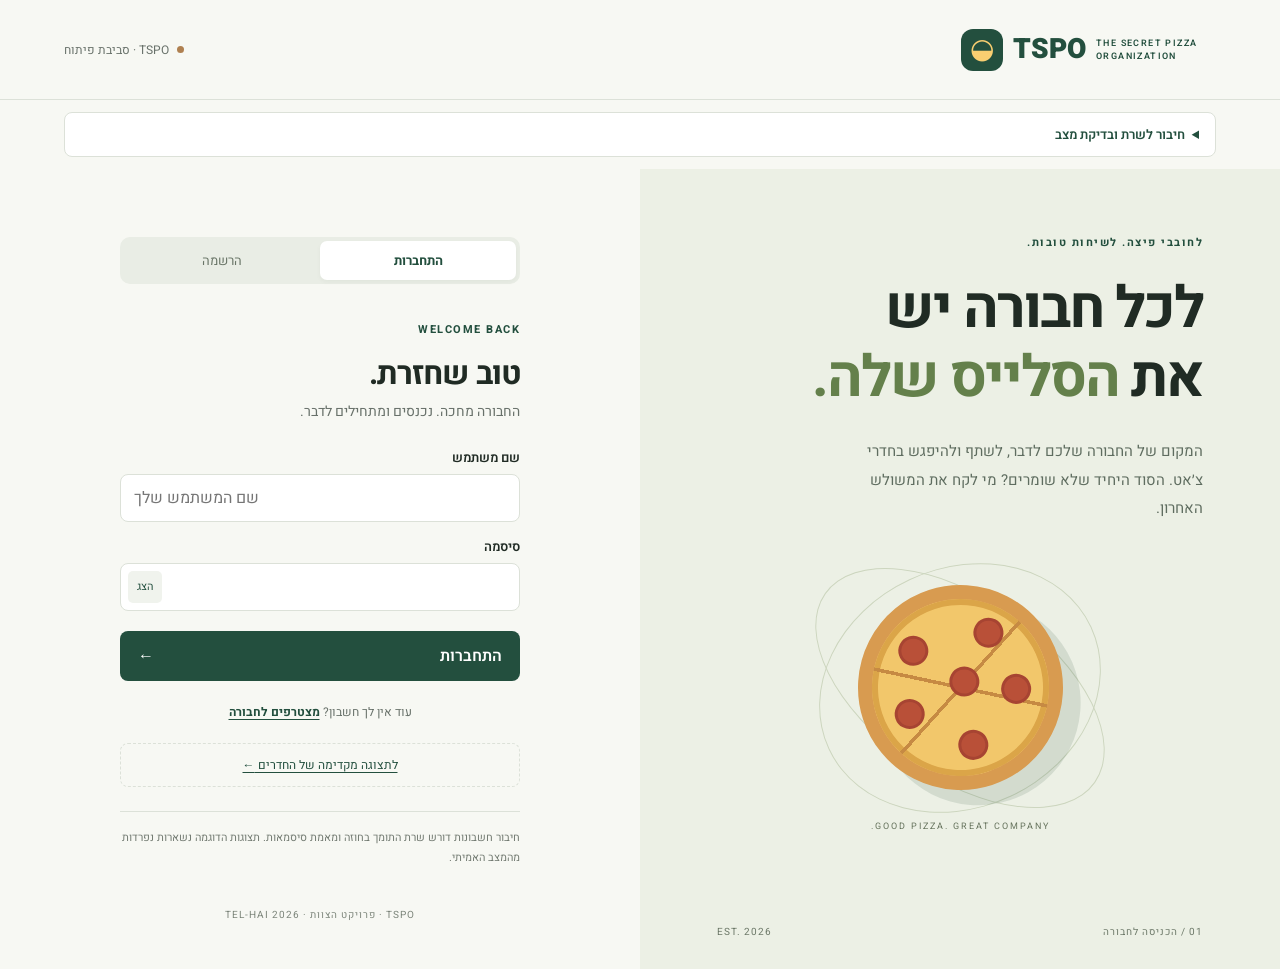
==== frontend/index.html @ 7f476b44 "Build TSPO frontend and WebSocket integration" ====
<!doctype html>
<html lang="he" dir="rtl">
<head>
  <meta charset="utf-8">
  <meta name="viewport" content="width=device-width, initial-scale=1">
  <title>TSPO — הכניסה לחבורה</title>
  <link rel="stylesheet" href="./css/styles.css">
  <script type="module" src="./js/app.js"></script>
</head>
<body>
  <header class="header"><a class="brand" href="#login" aria-label="TSPO — התחברות"><span class="brand-icon" aria-hidden="true">◒</span> TSPO<span class="brand-caption">THE SECRET PIZZA ORGANIZATION</span></a><span class="connection"><span aria-hidden="true"></span>TSPO · סביבת פיתוח</span></header>
  <details class="server-settings">
    <summary>חיבור לשרת ובדיקת מצב</summary>
    <div class="server-settings-body">
      <label for="server-url">כתובת שרת HTTP</label><input id="server-url" type="url" dir="ltr" placeholder="http://127.0.0.1:8000">
      <div class="server-actions"><button id="connect-server" class="secondary" type="button">חיבור / חיבור מחדש</button><button id="disconnect-server" class="secondary" type="button" disabled>ניתוק</button><button id="check-health" class="secondary" type="button">בדיקת health</button><a href="#live">למצב האמיתי</a></div>
      <p id="socket-state" role="status">WebSocket: מנותק</p><p id="health-state" role="status">HTTP: לא נבדק</p><p id="connection-status" role="status"></p>
      <p>לאחר ניתוק נדרשת כניסה מחדש. בדיקת HTTP תקינה אינה אישור להתחברות לחשבון.</p>
    </div>
  </details>
  <main class="layout">
    <aside class="story">
      <span class="eyebrow">לחובבי פיצה. לשיחות טובות.</span>
      <h1>לכל חבורה יש<br>את <span>הסלייס שלה.</span></h1>
      <p>המקום של החבורה שלכם לדבר, לשתף ולהיפגש בחדרי צ׳אט. הסוד היחיד שלא שומרים? מי לקח את המשולש האחרון.</p>
      <div class="pizza-scene" aria-hidden="true"><div class="orbit orbit-one"></div><div class="orbit orbit-two"></div><div class="pizza"><i></i><i></i><i></i><i></i><i></i><i></i></div><span class="scene-label">GOOD PIZZA. GREAT COMPANY.</span></div>
      <div class="story-footer"><span>01 / הכניסה לחבורה</span><span>EST. 2026</span></div>
    </aside>
    <section class="form-area" aria-label="כניסה לחשבון">
      <div class="card">
        <nav class="switcher" aria-label="בחירת מסך"><a href="#login" id="login-link" aria-current="page">התחברות</a><a href="#signup" id="signup-link">הרשמה</a></nav>
        <section id="login-screen" aria-labelledby="login-title">
          <span class="eyebrow">WELCOME BACK</span><h2 id="login-title" tabindex="-1">טוב שחזרת.</h2><p class="intro">החבורה מחכה. נכנסים ומתחילים לדבר.</p>
          <form id="login-form" novalidate>
            <label for="login-username">שם משתמש</label><input id="login-username" name="username" autocomplete="username" dir="auto" placeholder="שם המשתמש שלך" required aria-describedby="login-username-error"><small class="field-error" id="login-username-error"></small>
            <label for="login-password">סיסמה</label><div class="password-field"><input id="login-password" name="password" type="password" autocomplete="current-password" required aria-describedby="login-password-error"><button type="button" class="reveal" data-password="login-password" aria-label="הצגת סיסמה" aria-pressed="false">הצג</button></div><small class="field-error" id="login-password-error"></small>
            <p class="notice" id="login-status" role="status" aria-live="polite"></p>
            <button class="primary" type="submit">התחברות <span aria-hidden="true">←</span></button>
          </form>
          <p class="alternate">עוד אין לך חשבון? <a href="#signup">מצטרפים לחבורה</a></p>
          <a class="preview-link" href="#rooms-preview">לתצוגה מקדימה של החדרים <span aria-hidden="true">←</span></a>
        </section>
        <section id="signup-screen" aria-labelledby="signup-title" hidden>
          <span class="eyebrow">A SEAT AT THE TABLE</span><h2 id="signup-title" tabindex="-1">שמרנו לך מקום.</h2><p class="intro">כמה פרטים, ואתם צעד אחד קרוב יותר לחבורה.</p>
          <form id="signup-form" novalidate>
            <label for="signup-username">שם משתמש</label><input id="signup-username" name="username" autocomplete="username" dir="auto" placeholder="איך נקרא לך?" required aria-describedby="signup-username-error"><small class="field-error" id="signup-username-error"></small>
            <label for="signup-password">סיסמה</label><div class="password-field"><input id="signup-password" name="password" type="password" autocomplete="new-password" required aria-describedby="password-rules signup-password-error"><button type="button" class="reveal" data-password="signup-password" aria-label="הצגת סיסמה" aria-pressed="false">הצג</button></div><small class="field-error" id="signup-password-error"></small>
            <ul class="password-rules" id="password-rules"><li data-rule="length">לפחות 8 תווים</li><li data-rule="uppercase">אות גדולה באנגלית (A–Z)</li><li data-rule="lowercase">אות קטנה באנגלית (a–z)</li><li data-rule="number">ספרה (0–9)</li><li data-rule="symbol">סימן מיוחד, למשל ! או @</li></ul>
            <label for="signup-confirm">אימות סיסמה</label><div class="password-field"><input id="signup-confirm" name="confirm" type="password" autocomplete="new-password" required aria-describedby="signup-confirm-error"><button type="button" class="reveal" data-password="signup-confirm" aria-label="הצגת אימות סיסמה" aria-pressed="false">הצג</button></div><small class="field-error" id="signup-confirm-error"></small>
            <p class="notice" id="signup-status" role="status" aria-live="polite"></p>
            <button class="primary" type="submit">יצירת חשבון <span aria-hidden="true">←</span></button>
          </form>
          <p class="alternate">כבר חלק מהחבורה? <a href="#login">למסך ההתחברות</a></p>
        </section>
        <p class="development-note">חיבור חשבונות דורש שרת התומך בחוזה ומאמת סיסמאות. תצוגות הדוגמה נשארות נפרדות מהמצב האמיתי.</p>
      </div>
      <footer class="footer">TSPO · פרויקט הצוות · TEL-HAI 2026</footer>
    </section>
    <section id="rooms-screen" class="rooms-screen" aria-labelledby="rooms-title" hidden>
      <div class="rooms-heading">
        <div><span class="eyebrow">FIND YOUR TABLE</span><h1 id="rooms-title" tabindex="-1">איפה יושבים היום?</h1><p>בחרו חדר, שלחו בקשת הצטרפות והצטרפו לשיחה לאחר אישור השרת.</p></div>
        <a class="back-link" href="#login">חזרה להתחברות</a>
      </div>
      <p class="preview-banner"><strong>תצוגה מקדימה</strong> · שמות החדרים כאן הם דוגמאות בלבד. אין משתמש מחובר ולא נשלחות בקשות לשרת.</p>
      <div class="rooms-workspace">
        <div class="rooms-directory">
          <div class="rooms-toolbar"><div><label for="room-search">חיפוש חדר</label><input id="room-search" type="search" placeholder="חפשו לפי שם או נושא…" autocomplete="off"></div><span id="room-count" role="status" aria-live="polite"></span></div>
          <fieldset class="room-picker"><legend class="sr-only">בחרו חדר לתצוגה</legend><div id="room-list" class="room-list"></div></fieldset>
          <div id="rooms-empty" class="empty-state" hidden><h2>לא מצאנו חדר מתאים</h2><p>נסו שם אחר או חזרו לרשימה המלאה.</p><button id="clear-room-search" class="secondary" type="button">ניקוי החיפוש</button></div>
        </div>
        <aside class="room-details" aria-labelledby="room-details-title">
          <span class="eyebrow">החדר שבחרתם</span>
          <div id="room-selection-empty"><h2 id="room-details-title">לכל שיחה יש מקום.</h2><p>בחרו חדר מהרשימה כדי לראות את הפרטים ולבקש להצטרף.</p></div>
          <div id="room-selection" hidden><h2 id="selected-room-name"></h2><p id="selected-room-description"></p><dl><dt>מזהה חדר</dt><dd id="selected-room-id" dir="ltr"></dd><dt>מצב חברות</dt><dd>לא הצטרפתם לחדר</dd></dl></div>
          <button id="join-room" type="button" class="primary" disabled>בקשת הצטרפות <span aria-hidden="true">←</span></button>
          <button id="preview-chat" type="button" class="secondary preview-chat" disabled>פתיחת צ׳אט לדוגמה</button>
          <p id="rooms-status" class="notice" role="status" aria-live="polite"></p>
          <p class="room-help">בחירת חדר אינה מצרפת אתכם אליו. הכניסה לצ׳אט תהיה זמינה רק לאחר אישור הצטרפות מהשרת.</p>
        </aside>
      </div>
    </section>
    <section id="chat-screen" class="chat-screen" aria-labelledby="chat-title" hidden>
      <div class="chat-heading">
        <div><span class="eyebrow">THE CONVERSATION STARTS HERE</span><h1 id="chat-title" tabindex="-1"></h1><p id="chat-topic"></p></div>
        <a class="secondary leave-chat" href="#rooms-preview">עזיבת התצוגה וחזרה לחדרים</a>
      </div>
      <p class="preview-banner"><strong>צ׳אט לדוגמה בלבד</strong> · המשתתפים וההודעות הראשוניות מדומים. ההודעות שלכם מוצגות רק בדפדפן הזה ונמחקות ברענון.</p>
      <div class="chat-workspace">
        <div class="conversation">
          <div class="conversation-bar"><span>השיחה בחדר</span><span class="local-badge">תצוגה מקומית</span></div>
          <div id="chat-messages" class="chat-messages" role="log" aria-label="הודעות בחדר לדוגמה" aria-live="polite" aria-relevant="additions" tabindex="0"></div>
          <form id="chat-form" class="chat-composer" novalidate>
            <label for="chat-content">ההודעה שלכם</label>
            <textarea id="chat-content" name="content" rows="2" dir="auto" placeholder="מה תרצו לשתף עם החבורה?" aria-describedby="chat-input-help chat-error"></textarea>
            <p id="chat-error" class="field-error" role="alert"></p>
            <div class="composer-footer"><span id="chat-input-help">Enter לשליחה · Shift+Enter לשורה חדשה</span><button type="submit" class="primary">שליחה מקומית <span aria-hidden="true">←</span></button></div>
            <p id="chat-status" class="sr-only" role="status" aria-live="polite"></p>
          </form>
        </div>
        <aside class="chat-sidebar">
          <div class="members-panel"><span class="eyebrow">AROUND THE TABLE</span><h2>משתתפים לדוגמה <span>3</span></h2><ul class="member-list"><li><span class="avatar">א</span><div><strong>אתם</strong><small>משתמש תצוגה מקומי</small></div></li><li><span class="avatar member-sage">נ</span><div><strong>נועם</strong><small>דמות לדוגמה</small></div></li><li><span class="avatar member-gold">ד</span><div><strong>דנה</strong><small>דמות לדוגמה</small></div></li></ul></div>
          <div class="security-panel"><h2>איך תיראה הודעה שנחסמה?</h2><p>בחרו תרחיש כדי לראות את ההודעה שתוצג למשתמש. זו הדמיה בלבד, ללא בדיקת תוכן.</p><div class="security-actions"><button class="secondary" type="button" data-security="DLP">דוגמת DLP</button><button class="secondary" type="button" data-security="ANTIBOT">דוגמת Anti-Bot</button></div><p id="chat-security-status" class="notice" role="status" aria-live="polite"></p></div>
        </aside>
      </div>
    </section>
    <section id="live-screen" class="chat-screen" aria-labelledby="live-title" hidden>
      <div class="chat-heading"><div><span class="eyebrow">LIVE CONNECTION</span><h1 id="live-title" tabindex="-1">המערכת המחוברת</h1><p id="live-account"></p></div><button id="live-logout" class="secondary" type="button">יציאה וניתוק</button></div>
      <p id="live-auth-needed" class="notice">נדרשת התחברות לחשבון לפני הצטרפות לחדר או קבלת הודעות. <a href="#login">למסך ההתחברות</a></p>
      <p id="live-status" class="notice" role="status" aria-live="polite"></p>
      <div id="live-room-controls" hidden>
        <p>רשימת חדרים אוטומטית עדיין לא הוגדרה בחוזה. הזינו שם חדר ידוע שהצוות מספק; השרת יבדוק אם הוא קיים.</p>
        <form id="live-join-form"><label for="live-room-name">שם החדר בשרת</label><input id="live-room-name" list="known-rooms" autocomplete="off" required><datalist id="known-rooms"></datalist><button id="live-join" class="primary" type="submit">בקשת הצטרפות</button></form>
      </div>
      <section id="live-conversation" hidden aria-label="צ׳אט מחובר">
        <div class="conversation-bar"><h2 id="live-room-title"></h2><button id="live-leave" type="button" class="secondary">עזיבת חדר</button></div>
        <p>רשימת חברים אינה זמינה עד להגדרת עדכוני חברוּת בחוזה.</p>
        <div id="live-messages" class="chat-messages" role="log" aria-label="הודעות מהשרת" aria-live="polite" tabindex="0"></div>
        <form id="live-chat-form" class="chat-composer"><label for="live-content">הודעה לחדר</label><textarea id="live-content" rows="3" dir="auto" required></textarea><button id="live-send" type="submit" class="primary">שליחה לשרת</button></form>
      </section>
    </section>
  </main>
</body>
</html>
---- frontend/css/styles.css ----
@import url('https://fonts.googleapis.com/css2?family=Heebo:wght@400;500;600;700;800;900&display=swap');

:root{font-family:Heebo,Arial,sans-serif;color:#202b24;background:#f7f8f3;font-synthesis:none;--green:#234f3e;--muted:#68716a;--border:#dce1d8;--error:#a52c26}
*{box-sizing:border-box}body{margin:0}button,input{font:inherit}button,a,input{-webkit-tap-highlight-color:transparent}a{color:var(--green)}button,a{touch-action:manipulation}button{cursor:pointer}[hidden]{display:none!important}
.header{min-height:100px;padding:24px 5%;display:flex;justify-content:space-between;align-items:center;gap:20px;border-bottom:1px solid var(--border)}.brand{text-decoration:none;display:flex;align-items:center;gap:10px;font-size:28px;font-weight:900;direction:ltr}.brand-icon{background:var(--green);color:#f9ce71;border-radius:12px;width:42px;height:42px;text-align:center}.brand-caption{font-size:9px;letter-spacing:1.4px;max-width:120px;font-weight:600}.connection{font-size:12px;color:var(--muted);display:flex;align-items:center;gap:8px}.connection>span{width:7px;height:7px;background:#af8050;border-radius:50%}
.layout{max-width:1440px;margin:auto;display:grid;grid-template-columns:1fr 1fr;min-height:calc(100vh - 100px)}.story{padding:65px 12% 30px;position:relative;overflow:hidden;background:#ecf0e5;display:flex;flex-direction:column}.eyebrow{font-size:11px;font-weight:700;letter-spacing:1.5px;color:var(--green)}h1{font-size:clamp(38px,4.5vw,64px);line-height:1.2;letter-spacing:-2px;margin:24px 0}h1 span{color:#64804b}.story>p{font-size:15px;line-height:1.9;color:#5f6d60;max-width:360px;margin:0}.story-footer{display:flex;justify-content:space-between;margin-top:auto;font-size:10px;letter-spacing:1px;color:#6c7868;padding-top:24px}
.pizza-scene{position:relative;min-height:290px;display:grid;place-items:center;margin:20px 0}.pizza{width:205px;height:205px;border-radius:50%;background:#f2c76b;border:14px solid #d89b50;box-shadow:12px 20px 0 #244a3520,inset 0 0 0 6px #dba548;transform:rotate(-18deg);position:relative}.pizza:after,.pizza:before{content:'';position:absolute;inset:0;background:linear-gradient(90deg,transparent 49%,#c68a43 49%,#c68a43 51%,transparent 51%);border-radius:50%}.pizza:after{transform:rotate(60deg)}.pizza:before{transform:rotate(-60deg)}.pizza i{position:absolute;width:30px;height:30px;border-radius:50%;background:#b95038;border:3px solid #a74432;z-index:1}.pizza i:nth-child(1){top:24px;left:40px}.pizza i:nth-child(2){top:30px;right:30px}.pizza i:nth-child(3){top:83px;left:17px}.pizza i:nth-child(4){top:92px;right:21px}.pizza i:nth-child(5){bottom:15px;left:68px}.pizza i:nth-child(6){top:69px;left:79px}.orbit{position:absolute;border:1px solid #cdd6bf;border-radius:50%;width:290px;height:240px;transform:rotate(-25deg)}.orbit-two{width:330px;height:180px;transform:rotate(35deg)}.scene-label{position:absolute;bottom:0;font-size:9px;letter-spacing:2px;color:#67745e}
.form-area{padding:45px 9% 24px;display:flex;flex-direction:column;justify-content:center;align-items:center}.card{width:100%;max-width:400px}.switcher{display:flex;background:#e9ede5;border-radius:10px;padding:4px;margin-bottom:32px}.switcher a{flex:1;text-align:center;text-decoration:none;padding:10px;border-radius:7px;font-size:13px;color:#697567}.switcher a[aria-current]{background:#fff;color:var(--green);box-shadow:0 2px 5px #1830240a;font-weight:700}h2{font-size:32px;letter-spacing:-1px;margin:10px 0 4px;outline:none}.intro{font-size:14px;color:var(--muted);margin:0 0 26px}label{font-size:13px;font-weight:600;display:block;margin:15px 0 7px}input{width:100%;height:48px;background:#fff;border:1px solid var(--border);border-radius:8px;padding:10px 13px;outline:none;min-width:0}input:focus{border-color:var(--green);box-shadow:0 0 0 3px #234f3e15}input[aria-invalid=true]{border-color:var(--error)}.password-field{position:relative}.password-field input{padding-left:60px}.reveal{position:absolute;left:8px;top:8px;height:32px;border:0;background:#f0f3ed;color:var(--green);border-radius:5px;font-size:11px;padding:0 9px}.field-error{display:block;color:var(--error);font-size:12px;margin-top:4px}.field-error:empty{display:none}.password-rules{list-style:none;padding:0;display:grid;grid-template-columns:1fr 1fr;gap:5px;margin:12px 0;color:var(--muted);font-size:11px}.password-rules li:before{content:'○';margin-left:6px}.password-rules li.passed{color:var(--green)}.password-rules li.passed:before{content:'✓'}.primary{width:100%;border:0;border-radius:8px;background:var(--green);color:#fff;padding:13px 18px;font-weight:600;display:flex;justify-content:space-between;margin-top:20px}.primary:hover{background:#163d2d}.primary:disabled{opacity:.65;cursor:wait}.alternate{text-align:center;font-size:12px;color:var(--muted);margin:22px 0}.alternate a{font-weight:700;text-underline-offset:3px}.notice{font-size:13px;line-height:1.7;padding:10px 12px;background:#fff1d5;border-radius:6px}.notice:empty{display:none}.development-note{font-size:11px;line-height:1.8;color:#737b72;border-top:1px solid var(--border);padding-top:16px;margin-top:24px}.footer{font-size:10px;color:#7c857a;margin-top:30px;letter-spacing:1px}a:focus-visible,button:focus-visible{outline:3px solid #ad7930;outline-offset:3px}
@media(min-width:1500px){.layout{min-height:800px}.header{padding-inline:calc((100vw - 1300px)/2)}}
@media(max-width:760px){.header{padding:16px 5%;min-height:80px}.brand-caption{display:none}.brand{font-size:23px}.connection{font-size:10px}.layout{grid-template-columns:1fr}.story{padding:28px 7%}.story h1{font-size:36px;margin:12px 0}.story h1 br{display:none}.story>p{font-size:13px;max-width:100%}.pizza-scene,.story-footer{display:none}.form-area{padding:30px 7%}.switcher{margin-bottom:24px}h2{font-size:28px}}
@media(max-width:360px){.password-rules{grid-template-columns:1fr}.connection{max-width:130px}}

/* Room directory */
.preview-link { display:block; text-align:center; font-size:12px; padding:12px; border:1px dashed var(--border); border-radius:8px; text-underline-offset:3px; }
.layout.show-rooms { display:block; min-height:calc(100vh - 100px); }
.rooms-screen { padding:48px 5% 64px; }
.rooms-heading { display:flex; justify-content:space-between; align-items:center; gap:24px; }
.rooms-heading h1 { font-size:42px; margin:12px 0; letter-spacing:-1.5px; }
.rooms-heading p, .room-details p { color:var(--muted); font-size:14px; line-height:1.8; }
.back-link { flex-shrink:0; font-size:13px; text-underline-offset:4px; }
.preview-banner { background:#fff1d5; color:#745121; border:1px solid #eddab5; padding:12px 16px; border-radius:8px; font-size:12px; line-height:1.8; margin:24px 0 30px; }
.rooms-workspace { display:grid; grid-template-columns:minmax(0, 1fr) 300px; align-items:start; gap:28px; }
.rooms-toolbar { display:flex; align-items:end; gap:16px; justify-content:space-between; margin-bottom:20px; }
.rooms-toolbar>div { flex:1; max-width:400px; }
.rooms-toolbar label { margin-top:0; }
#room-count { font-size:12px; color:var(--muted); padding-bottom:14px; white-space:nowrap; }
.room-picker { padding:0; border:0; margin:0; min-width:0; }
.room-list { display:grid; grid-template-columns:repeat(2,minmax(0,1fr)); gap:16px; }
.room-option { position:relative; margin:0; font-weight:400; cursor:pointer; }
.room-option>input { position:absolute; top:18px; left:18px; width:18px; height:18px; accent-color:var(--green); z-index:1; margin:0; }
.room-card { display:flex; flex-direction:column; height:100%; padding:22px; background:white; border:1px solid var(--border); border-radius:12px; transition:border-color .15s,box-shadow .15s; }
.room-option:hover .room-card { border-color:#89a08b; }
.room-option>input:checked+.room-card { border-color:var(--green); box-shadow:0 0 0 1px var(--green); background:#f0f5ed; }
.room-option>input:focus-visible+.room-card { outline:3px solid #ad7930; outline-offset:3px; }
.room-number { display:grid; place-items:center; width:40px; height:40px; background:#eaf0e4; border-radius:10px; color:var(--green); font-size:14px; font-weight:700; margin-bottom:20px; }
.room-topic { font-size:11px; color:#6a805e; }
.room-name { font-size:22px; font-weight:700; margin:4px 0 8px; }
.room-description { font-size:13px; line-height:1.8; color:var(--muted); padding-bottom:18px; }
.room-card-footer { margin-top:auto; padding-top:14px; border-top:1px solid var(--border); font-size:10px; color:#67745e; }
.room-details { background:#eaf0e4; border:1px solid #d9e2d1; border-radius:12px; padding:24px; margin-top:0; }
.room-details h2 { font-size:25px; margin-top:18px; }
.room-details dl { border-block:1px solid #d0dac8; padding:16px 0; margin:20px 0; }
.room-details dt { font-size:11px; color:var(--muted); margin-top:10px; }
.room-details dd { margin:4px 0 12px; font-size:13px; text-align:right; }
.room-details .room-help { font-size:11px; margin-bottom:0; }
.room-details .primary:disabled { cursor:not-allowed; }
.empty-state { text-align:center; padding:36px 20px; background:#fff; border:1px dashed var(--border); border-radius:12px; }
.empty-state h2 { font-size:24px; }.empty-state p { font-size:13px; color:var(--muted); }
.secondary { background:white; border:1px solid var(--green); color:var(--green); border-radius:8px; padding:10px 16px; }
.sr-only { position:absolute; width:1px; height:1px; padding:0; margin:-1px; overflow:hidden; clip-path:inset(50%); white-space:nowrap; border:0; }
@media(max-width:1000px) { .rooms-workspace { grid-template-columns:minmax(0,1fr) 250px; gap:18px; }.room-list { grid-template-columns:1fr; } }
@media(max-width:640px) { .rooms-screen { padding:28px 6%; }.rooms-heading { align-items:start; flex-direction:column; gap:8px; }.rooms-heading h1 { font-size:32px; }.rooms-workspace { grid-template-columns:1fr; }.rooms-toolbar { align-items:stretch; flex-direction:column; gap:8px; }.rooms-toolbar>div { max-width:none; }#room-count { padding:0; }.room-details { padding:20px; } }

/* Local chat preview */
.preview-chat { width:100%; margin-top:12px; }
.secondary:disabled { opacity:.5; cursor:not-allowed; }
.chat-screen { padding:32px 5% 48px; }
.chat-heading { display:flex; align-items:center; justify-content:space-between; gap:20px; }
.chat-heading h1 { font-size:36px; margin:8px 0; letter-spacing:-1px; }
.chat-heading p { color:var(--muted); font-size:13px; margin:0; }
.leave-chat { text-decoration:none; font-size:12px; text-align:center; }
.chat-workspace { display:grid; grid-template-columns:minmax(0,1fr) 270px; gap:24px; align-items:start; }
.conversation { min-width:0; background:#fff; border:1px solid var(--border); border-radius:12px; overflow:hidden; }
.conversation-bar { padding:16px 22px; display:flex; justify-content:space-between; align-items:center; border-bottom:1px solid var(--border); font-size:13px; font-weight:600; }
.local-badge { background:#eef2e8; color:var(--green); border-radius:20px; padding:4px 10px; font-size:10px; }
.chat-messages { height:340px; overflow-y:auto; padding:24px; display:flex; flex-direction:column; gap:18px; background:#fafbf7; }
.chat-message { align-self:flex-start; max-width:90%; background:white; border:1px solid var(--border); border-radius:12px 2px 12px 12px; padding:13px 16px; flex-shrink:0; min-width:0; }
.chat-message.own-message { align-self:flex-end; background:#eaf1e5; border-color:#d4dfcc; border-radius:2px 12px 12px 12px; }
.message-meta { display:flex; flex-wrap:wrap; gap:8px 14px; align-items:baseline; }
.message-meta strong { font-size:12px; }.message-meta span { font-size:10px; color:var(--muted); }
.chat-message p { margin:7px 0 0; font-size:14px; line-height:1.8; white-space:pre-wrap; overflow-wrap:anywhere; }
.chat-composer { border-top:1px solid var(--border); padding:16px 22px; }
.chat-composer label { margin:0 0 8px; }.chat-composer textarea { width:100%; min-height:76px; max-height:220px; resize:vertical; border:1px solid var(--border); border-radius:8px; padding:12px; font:inherit; font-size:14px; }
.chat-composer textarea:focus { outline:2px solid var(--green); outline-offset:1px; }.chat-composer textarea[aria-invalid=true] { border-color:var(--error); }
.composer-footer { display:flex; justify-content:space-between; align-items:center; gap:12px; margin-top:10px; }.composer-footer>span { font-size:10px; color:var(--muted); }.composer-footer .primary { margin:0; width:auto; gap:24px; font-size:12px; }
.members-panel,.security-panel { background:#edf2e7; border:1px solid #dce4d4; border-radius:12px; padding:22px; }.members-panel h2,.security-panel h2 { font-size:19px; margin:12px 0 20px; letter-spacing:0; }.members-panel h2 span { font-size:12px; color:var(--muted); margin-right:6px; }.member-list { list-style:none; padding:0; margin:0; }.member-list li { display:flex; align-items:center; gap:12px; margin-top:20px; }.avatar { width:38px; height:38px; display:grid; place-items:center; border-radius:50%; background:var(--green); color:white; font-weight:700; flex-shrink:0; }.member-sage { background:#d3ddc4; color:#3e5136; }.member-gold { background:#f0dfb8; color:#705827; }.member-list strong { display:block; font-size:13px; }.member-list small { display:block; font-size:10px; color:var(--muted); margin-top:3px; }
.security-panel { margin-top:18px; background:#fff; }.security-panel h2 { font-size:15px; margin-top:0; margin-bottom:8px; }.security-panel>p { font-size:12px; line-height:1.8; color:var(--muted); }.security-actions { display:flex; flex-wrap:wrap; gap:8px; }.security-actions button { font-size:11px; padding:8px; }
@media(max-width:760px) { .chat-workspace { grid-template-columns:1fr; }.chat-sidebar { display:grid; grid-template-columns:1fr 1fr; gap:14px; }.security-panel { margin:0; }.chat-heading { align-items:start; flex-direction:column; }.chat-heading h1 { font-size:28px; }.chat-screen { padding:24px 5%; }.chat-messages { padding:16px; height:320px; }.chat-composer { padding:14px; } }
@media(max-width:440px) { .chat-sidebar { grid-template-columns:1fr; }.composer-footer { align-items:stretch; flex-direction:column; }.composer-footer .primary { justify-content:space-between; }.chat-message { max-width:100%; } }

.server-settings { margin:12px 5%; border:1px solid var(--border); border-radius:8px; background:#fff; font-size:13px; }
.server-settings summary { cursor:pointer; padding:12px 16px; color:var(--green); font-weight:600; }
.server-settings-body { padding:0 16px 16px; }.server-settings-body>input { max-width:480px; }.server-settings-body p { font-size:12px; line-height:1.8; }
.server-actions { display:flex; flex-wrap:wrap; align-items:center; gap:10px; margin-top:12px; }
#live-room-controls { max-width:520px; }#live-room-controls>p,#live-conversation>p { font-size:13px; color:var(--muted); line-height:1.8; }
#live-conversation { background:#fff; border:1px solid var(--border); border-radius:12px; padding:18px; margin-top:24px; }
#live-messages { height:320px; }
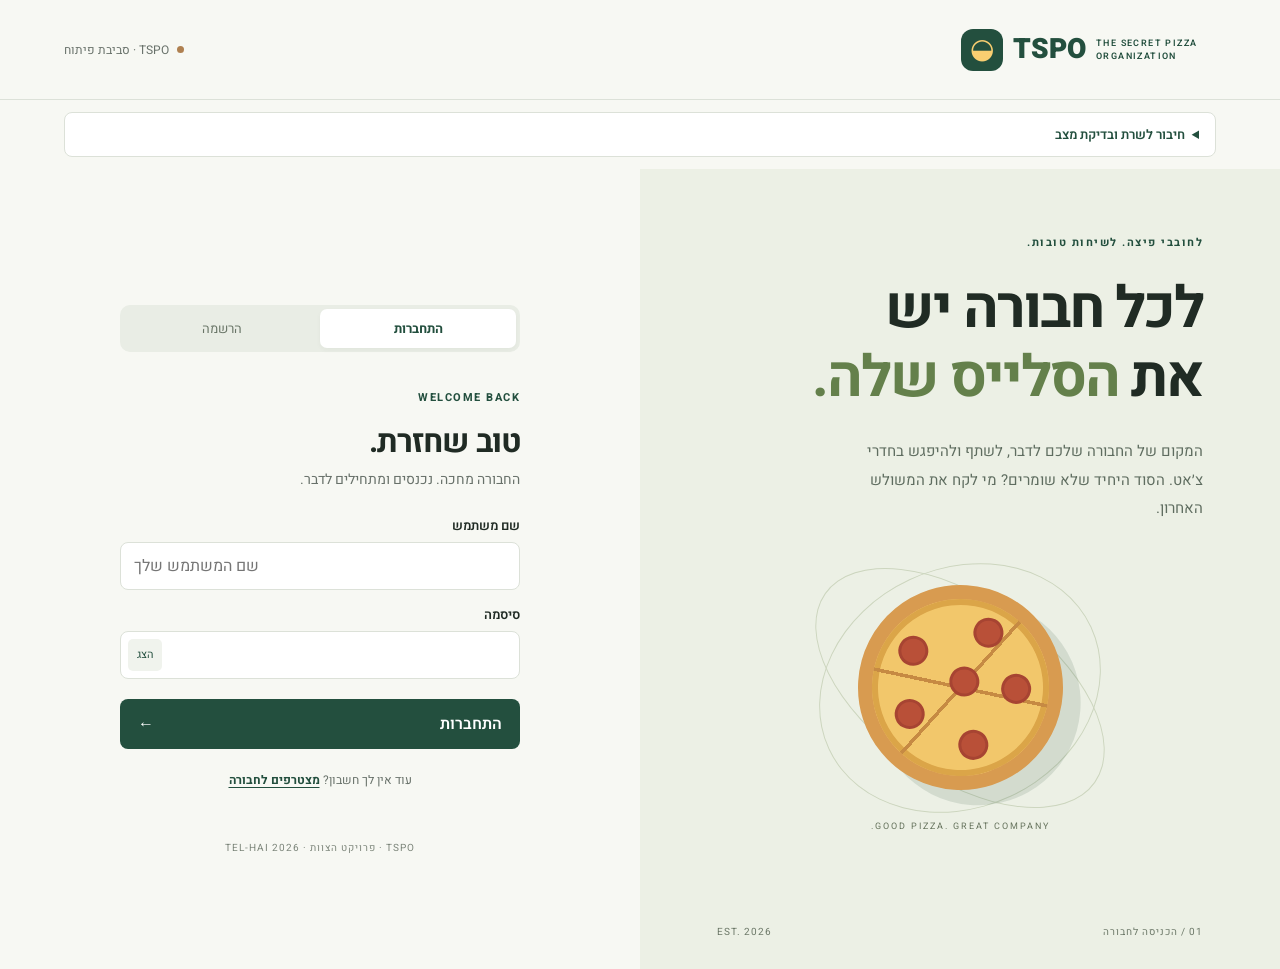
==== commit 336603b1: "Show live room catalog after login" ====
--- a/frontend/index.html
+++ b/frontend/index.html
@@ -38,7 +38,6 @@
             <button class="primary" type="submit">התחברות <span aria-hidden="true">←</span></button>
           </form>
           <p class="alternate">עוד אין לך חשבון? <a href="#signup">מצטרפים לחבורה</a></p>
-          <a class="preview-link" href="#rooms-preview">לתצוגה מקדימה של החדרים <span aria-hidden="true">←</span></a>
         </section>
         <section id="signup-screen" aria-labelledby="signup-title" hidden>
           <span class="eyebrow">A SEAT AT THE TABLE</span><h2 id="signup-title" tabindex="-1">שמרנו לך מקום.</h2><p class="intro">כמה פרטים, ואתם צעד אחד קרוב יותר לחבורה.</p>
@@ -52,7 +51,6 @@
           </form>
           <p class="alternate">כבר חלק מהחבורה? <a href="#login">למסך ההתחברות</a></p>
         </section>
-        <p class="development-note">חיבור חשבונות דורש שרת התומך בחוזה ומאמת סיסמאות. תצוגות הדוגמה נשארות נפרדות מהמצב האמיתי.</p>
       </div>
       <footer class="footer">TSPO · פרויקט הצוות · TEL-HAI 2026</footer>
     </section>
@@ -108,8 +106,9 @@
       <p id="live-auth-needed" class="notice">נדרשת התחברות לחשבון לפני הצטרפות לחדר או קבלת הודעות. <a href="#login">למסך ההתחברות</a></p>
       <p id="live-status" class="notice" role="status" aria-live="polite"></p>
       <div id="live-room-controls" hidden>
-        <p>רשימת חדרים אוטומטית עדיין לא הוגדרה בחוזה. הזינו שם חדר ידוע שהצוות מספק; השרת יבדוק אם הוא קיים.</p>
-        <form id="live-join-form"><label for="live-room-name">שם החדר בשרת</label><input id="live-room-name" list="known-rooms" autocomplete="off" required><datalist id="known-rooms"></datalist><button id="live-join" class="primary" type="submit">בקשת הצטרפות</button></form>
+        <div class="live-rooms-heading"><div><span class="eyebrow">AVAILABLE ROOMS</span><h2>החדרים בשרת</h2><p>בחרו חדר ושלחו בקשת הצטרפות.</p></div><span id="live-room-count" role="status" aria-live="polite"></span></div>
+        <div id="live-room-list" class="room-list" aria-label="חדרים זמינים"></div>
+        <div id="live-rooms-empty" class="empty-state" hidden><h2>אין חדרים זמינים</h2><p>השרת לא החזיר חדרים שאפשר להצטרף אליהם.</p></div>
       </div>
       <section id="live-conversation" hidden aria-label="צ׳אט מחובר">
         <div class="conversation-bar"><h2 id="live-room-title"></h2><button id="live-leave" type="button" class="secondary">עזיבת חדר</button></div>
--- a/frontend/css/styles.css
+++ b/frontend/css/styles.css
@@ -82,6 +82,7 @@
 .server-settings summary { cursor:pointer; padding:12px 16px; color:var(--green); font-weight:600; }
 .server-settings-body { padding:0 16px 16px; }.server-settings-body>input { max-width:480px; }.server-settings-body p { font-size:12px; line-height:1.8; }
 .server-actions { display:flex; flex-wrap:wrap; align-items:center; gap:10px; margin-top:12px; }
-#live-room-controls { max-width:520px; }#live-room-controls>p,#live-conversation>p { font-size:13px; color:var(--muted); line-height:1.8; }
+#live-room-controls { width:100%; }.live-rooms-heading { display:flex; justify-content:space-between; align-items:end; gap:20px; margin:24px 0 20px; }.live-rooms-heading h2 { margin:6px 0 2px; }.live-rooms-heading p { margin:0; font-size:13px; color:var(--muted); }.live-rooms-heading>span { color:var(--muted); font-size:12px; white-space:nowrap; }.live-room-card { transition:border-color .15s,box-shadow .15s; }.live-room-card:hover { border-color:#89a08b; box-shadow:0 5px 18px #1830240b; }.live-room-card .room-card-footer { display:flex; align-items:center; justify-content:space-between; gap:12px; }.live-room-card .room-card-footer>span { font-size:10px; color:var(--muted); }.live-room-card .secondary { flex-shrink:0; padding:8px 12px; font-size:11px; }#live-conversation>p { font-size:13px; color:var(--muted); line-height:1.8; }
 #live-conversation { background:#fff; border:1px solid var(--border); border-radius:12px; padding:18px; margin-top:24px; }
 #live-messages { height:320px; }
+@media(max-width:640px) { .live-rooms-heading { align-items:start; flex-direction:column; gap:6px; }.live-room-card .room-card-footer { align-items:stretch; flex-direction:column; }.live-room-card .secondary { width:100%; } }
